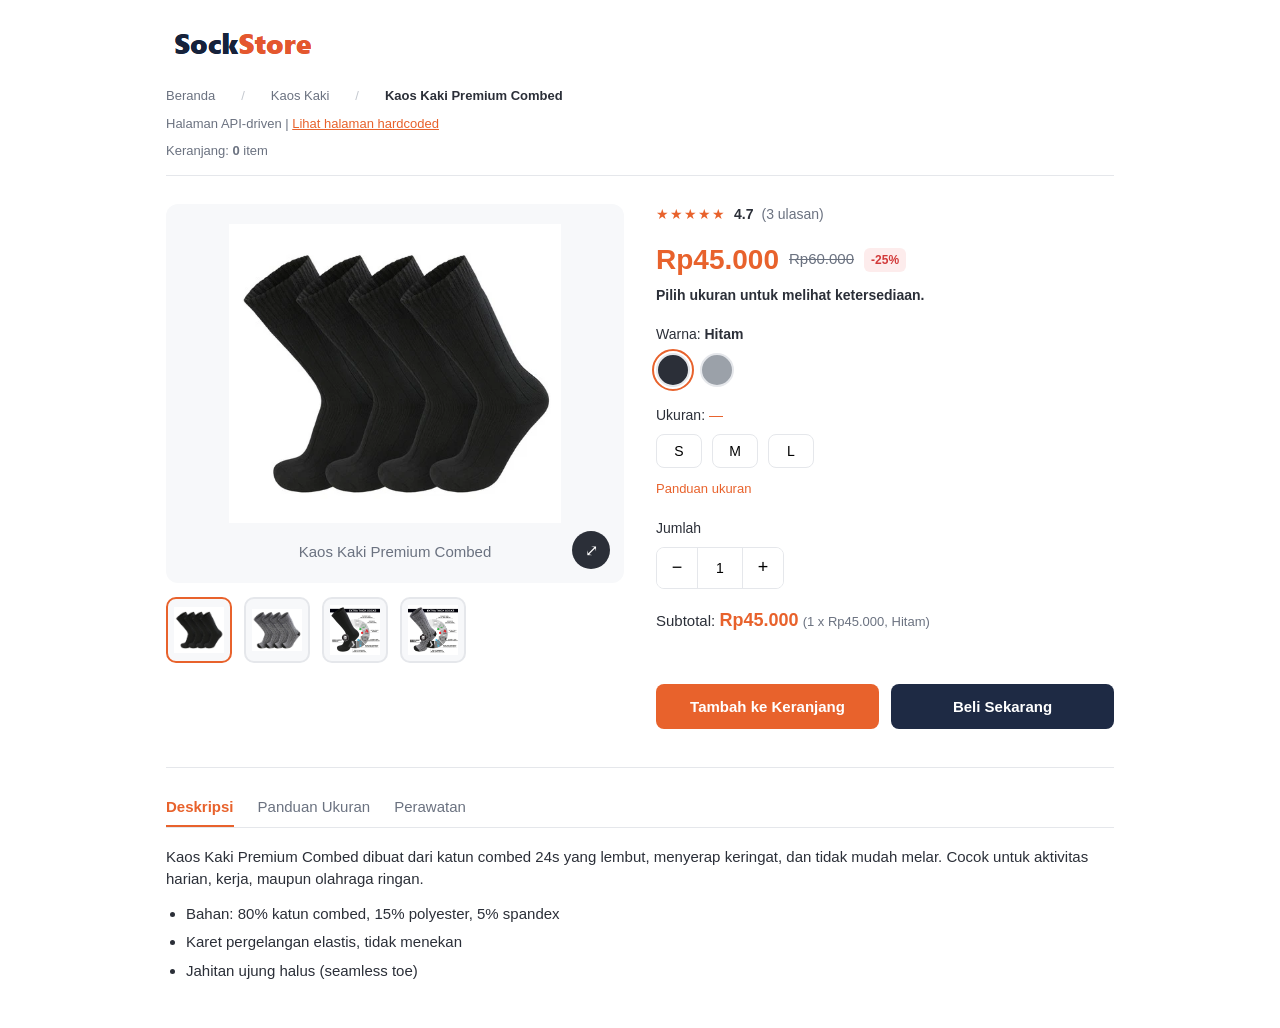
==== product-api.html @ ff384055 "Add files via upload" ====
<!doctype html>
<html lang="en">
  <head>
    <meta charset="UTF-8" />
    <meta name="viewport" content="width=device-width, initial-scale=1.0" />
    <title>SockStore - Product (API)</title>
    <link rel="icon" href="LogoSockStore.png" />
    <link rel="stylesheet" href="style.css" />
    <script src="script.js" defer></script>
    <script src="api.js" defer></script>
  </head>
  <body>
    <header class="header0">
      <div class="header1">
        <img src="LogoSockStore.png" alt="logo" />
        <nav class="Atas1">
          <a href="#">Beranda</a>
          <span class="sep">/</span>
          <a href="#">Kaos Kaki</a>
          <span class="sep">/</span>
          <span aria-current="page">Kaos Kaki Premium Combed</span>
        </nav>
        <p class="page-switch">Halaman API-driven | <a href="index.html">Lihat halaman hardcoded</a></p>
        <p class="cart-badge">Keranjang: <strong id="cartCount">0</strong> item</p>
      </div>
    </header>

    <main class="container">
      <p id="loading" class="status-box" role="status">Memuat data product...</p>
      <div id="error" class="status-box is-error" role="alert" hidden>
        <p id="errorText"></p>
        <button id="retryBtn" class="btn btn-buy" type="button">Coba lagi</button>
      </div>
      <p id="localNote" class="local-note" hidden>Mode lokal: data hardcoded dipakai karena halaman dibuka langsung dari file. Jalankan Server-aktifkan.bat untuk memuat dari API.</p>
      <div id="productContent" hidden>
      <section class="product-top">
        <div class="gallery">
          <figure class="gallery-main">
            <img
              id="mainImage"
              src="Kaos Kaki_Hitam.webp"
              alt="Kaos Kaki Premium Combed warna Hitam"
            />
            <figcaption class="gallery-caption">
              Kaos Kaki Premium Combed - Hitam
            </figcaption>
            <button class="zoom-btn" type="button" aria-label="Perbesar gambar">
              ⤢
            </button>
          </figure>

          <div class="ListGambars" role="list">
            <button
              class="ListGambar is-active"
              type="button"
              data-color="Hitam"
              data-full="Kaos Kaki_Hitam.webp"
              data-caption="Kaos Kaki Premium Combed - Hitam"
              aria-label="Lihat Kaos Kaki Hitam"
            >
              <img
                src="Kaos Kaki_Hitam.webp"
                alt="ListGambar Kaos Kaki Hitam"
              />
            </button>
            <button
              class="ListGambar"
              type="button"
              data-color="Abu-abu"
              data-full="Kaos Kaki_AbuAbu.webp"
              data-caption="Kaos Kaki Premium Combed - Abu-abu"
              aria-label="Lihat Kaos Kaki Abu-abu"
            >
              <img
                src="Kaos Kaki_AbuAbu.webp"
                alt="ListGambar Kaos Kaki Abu-abu"
              />
            </button>
            <button
              class="ListGambar"
              type="button"
              data-color="Hitam"
              data-full="Detail spec kaos kaki Hitam.webp"
              data-caption="Detail spesifikasi - Hitam"
              aria-label="Lihat detail spesifikasi Hitam"
            >
              <img
                src="Detail spec kaos kaki Hitam.webp"
                alt="ListGambar detail spesifikasi Hitam"
              />
            </button>
            <button
              class="ListGambar"
              type="button"
              data-color="Abu-abu"
              data-full="Detail spec kaos kaki AbuAbu.webp"
              data-caption="Detail spesifikasi - Abu-abu"
              aria-label="Lihat detail spesifikasi Abu-abu"
            >
              <img
                src="Detail spec kaos kaki AbuAbu.webp"
                alt="ListGambar detail spesifikasi Abu-abu"
              />
            </button>
          </div>
        </div>

        <div class="infoproduct">
          <div class="rating" aria-label="Rating 4.7 dari 5, 3 ulasan">
            <span class="stars" aria-hidden="true">★★★★★</span>
            <span class="ratinginvalue">4.7</span>
            <span class="ratingincount">(3 ulasan)</span>
          </div>

          <div class="price">
            <span class="pricenow">Rp45.000</span>
            <span class="priceold">Rp60.000</span>
            <span class="badgediscount">-25%</span>
          </div>

          <p class="KetersediaanUnit">
            Pilih ukuran untuk melihat ketersediaan.
          </p>

          <div class="variant">
            <p class="variant-label">Warna: <strong>Hitam</strong></p>
            <div class="color-options" role="group" aria-label="Pilihan warna">
              <button
                class="color-swatch is-selected"
                style="--c: #2b2f38"
                type="button"
                aria-label="Warna Hitam"
              ></button>
              <button
                class="color-swatch"
                style="--c: #9ba1a9"
                type="button"
                aria-label="Warna Abu-abu"
              ></button>
            </div>
          </div>

          <div class="variant">
            <p class="variant-label">Ukuran: <span class="muted">—</span></p>
            <div class="sizeoptions" role="group" aria-label="Pilihan ukuran">
              <button class="sizeoption" type="button">S</button>
              <button class="sizeoption" type="button">M</button>
              <button class="sizeoption" type="button">L</button>
            </div>
            <a href="#panduan" class="sizeguidelink">Panduan ukuran</a>
          </div>

          <div class="variant">
            <p class="variant-label">Jumlah</p>
            <div class="qty">
              <button class="qty-btn" type="button" aria-label="Kurangi jumlah">
                −
              </button>
              <input
                class="qty-input"
                type="text"
                value="1"
                inputmode="numeric"
                aria-label="Jumlah produk"
              />
              <button class="qty-btn" type="button" aria-label="Tambah jumlah">
                +
              </button>
            </div>
          </div>

          <p class="subtotal">
            Subtotal: <strong id="subtotal">Rp45.000</strong>
            <span id="subtotalDetail" class="muted-text"></span>
          </p>
          <p id="message" class="message" role="status" aria-live="polite"></p>

          <div class="actions">
            <button class="btn btn-cart" type="button">
              Tambah ke Keranjang
            </button>
            <button class="btn btn-buy" type="button">Beli Sekarang</button>
          </div>
        </div>
      </section>

      <section class="product-tabs" id="panduan">
        <div class="tab-bar" role="tablist">
          <button
            class="tab is-active"
            type="button"
            role="tab"
            aria-selected="true"
          >
            Deskripsi
          </button>
          <button class="tab" type="button" role="tab" aria-selected="false">
            Panduan Ukuran
          </button>
          <button class="tab" type="button" role="tab" aria-selected="false">
            Perawatan
          </button>
        </div>

        <div class="tab-content" role="tabpanel">
          <p id="description"></p>
          <ul id="features"></ul>
        </div>
      </section>
    </div>
    </main>
    <div class="lightbox" id="lightbox" role="dialog" aria-modal="true" aria-label="Pratinjau gambar" hidden>
      <div class="lightbox-backdrop" id="lightboxBackdrop"></div>
      <div class="lightbox-body">
        <button class="lightbox-close" id="lightboxClose" type="button" aria-label="Tutup">&times;</button>
        <img id="lightboxImage" src="" alt="" />
      </div>
    </div>
  </body>
</html>
---- style.css ----
* {
  margin: 0;
  padding: 0;
  box-sizing: border-box;
}

:root {
  --orange: #e8622c;
  --navy: #1e2a44;
  --ink: #2b2f38;
  --muted: #6b7280;
  --line: #e5e7eb;
  --bg-soft: #f7f8fa;
}

body {
  font-family: "Segoe UI", Arial, sans-serif;
  color: var(--ink);
  background: #fff;
  line-height: 1.5;
}

.container {
  max-width: 980px;
  margin: 0 auto;
  padding: 0 16px;
}

.header0 {
  max-width: 980px;
  margin: 0 auto;
  padding: 0 16px;
}

a {
  color: inherit;
  text-decoration: none;
}

.header1 {
  border-bottom: 1px solid var(--line);
  padding: 14px 0;
}

.Atas1 {
  display: flex;
  align-items: center;
  gap: 20px;
  flex-wrap: wrap;
}
.Atas1 {
  font-size: 13px;
  color: var(--muted);
}

.Atas1 a:hover {
  color: var(--ink);
}

.Atas1 .sep {
  margin: 0 6px;
  color: #c4c8cf;
}

.Atas1 [aria-current] {
  color: var(--ink);
  font-weight: 600;
}




.product-top {
  display: grid;
  grid-template-columns: 1fr 1fr;
  gap: 32px;
  padding: 28px 0;
}

.gallery-main {
  position: relative;
  background: var(--bg-soft);
  border-radius: 12px;
  padding: 20px;
  text-align: center;
}

.gallery-main img {
  max-width: 100%;
  height: 300px;
  object-fit: contain;
  cursor: zoom-in;
}

.gallery-caption {
  margin-top: 10px;
  color: var(--muted);
  font-size: 15px;
}



.zoom-btn {
  position: absolute;
  right: 14px;
  bottom: 14px;
  width: 38px;
  height: 38px;
  border: none;
  border-radius: 50%;
  background: var(--ink);
  color: #fff;
  font-size: 16px;
  cursor: pointer;
}




.ListGambars {
  display: flex;
  gap: 12px;
  margin-top: 14px;
}

.ListGambar {
  width: 66px;
  height: 66px;
  border: 2px solid var(--line);
  border-radius: 10px;
  background: var(--bg-soft);
  padding: 6px;
  cursor: pointer;
}

.ListGambar.is-active {
  border-color: var(--orange);
}

.ListGambar img {
  width: 100%;
  height: 100%;
  object-fit: contain;
}




.rating {
  display: flex;
  align-items: center;
  gap: 8px;
  font-size: 14px;
}

.stars {
  color: var(--orange);
  letter-spacing: 1px;
}

.ratinginvalue {
  font-weight: 700;
}

.ratingincount {
  color: var(--muted);
}

.price {
  display: flex;
  align-items: center;
  gap: 10px;
  margin: 14px 0 4px;
}

.pricenow {
  font-size: 28px;
  font-weight: 800;
  color: var(--orange);
}

.priceold {
  color: var(--muted);
  text-decoration: line-through;
  font-size: 15px;
}

.badgediscount {
  background: #fdecec;
  color: #d23a3a;
  font-size: 12px;
  font-weight: 700;
  padding: 3px 7px;
  border-radius: 6px;
}




.KetersediaanUnit {
  color: var(--ink);
  font-weight: 600;
  font-size: 14px;
  margin-bottom: 18px;
}

.variant {
  margin-bottom: 18px;
}

.variant-label {
  font-size: 14px;
  margin-bottom: 8px;
}

.variant-label .muted {
  color: var(--orange);
}

.color-options {
  display: flex;
  gap: 10px;
}

.color-swatch {
  width: 34px;
  height: 34px;
  border-radius: 50%;
  border: 2px solid var(--line);
  background: var(--c);
  cursor: pointer;
}

.color-swatch.is-selected {
  outline: 2px solid var(--orange);
  outline-offset: 2px;
}

.sizeoptions {
  display: flex;
  gap: 10px;
  margin-bottom: 8px;
}

.sizeoption {
  min-width: 46px;
  padding: 8px 0;
  border: 1px solid var(--line);
  border-radius: 8px;
  background: #fff;
  font-size: 14px;
  cursor: pointer;
}

.sizeoption:hover,
.sizeoption.is-selected {
  border-color: var(--orange);
  color: var(--orange);
}

.sizeguidelink {
  color: var(--orange);
  font-size: 13px;
}

.sizeguidelink:hover {
  text-decoration: underline;
}



.qty {
  display: inline-flex;
  align-items: center;
  border: 1px solid var(--line);
  border-radius: 8px;
  overflow: hidden;
}

.qty-btn {
  width: 40px;
  height: 40px;
  border: none;
  background: #fff;
  font-size: 18px;
  cursor: pointer;
}

.qty-input {
  width: 46px;
  height: 40px;
  text-align: center;
  border: none;
  border-left: 1px solid var(--line);
  border-right: 1px solid var(--line);
  font-size: 14px;
}



.actions {
  display: flex;
  gap: 12px;
  margin-top: 22px;
}

.btn {
  flex: 1;
  padding: 14px;
  border: none;
  border-radius: 8px;
  font-size: 15px;
  font-weight: 700;
  cursor: pointer;
}

.btn-cart {
  background: var(--orange);
  color: #fff;
}

.btn-cart:hover {
  background: #d4551f;
}

.btn-buy {
  background: var(--navy);
  color: #fff;
}

.btn-buy:hover {
  background: #16203a;
}




.product-tabs {
  border-top: 1px solid var(--line);
  padding-top: 20px;
  margin-top: 10px;
}

.tab-bar {
  display: flex;
  gap: 24px;
  border-bottom: 1px solid var(--line);
}

.tab {
  background: none;
  border: none;
  padding: 10px 0;
  font-size: 15px;
  color: var(--muted);
  cursor: pointer;
  border-bottom: 2px solid transparent;
}

.tab.is-active {
  color: var(--orange);
  font-weight: 700;
  border-bottom-color: var(--orange);
}

.tab-content {
  padding: 18px 0 40px;
  font-size: 15px;
}

.tab-content ul {
  margin-top: 12px;
  padding-left: 20px;
}

.tab-content li {
  margin-bottom: 6px;
}




@media (max-width: 760px) {
  .product-top {
    grid-template-columns: 1fr;
    gap: 24px;
  }

  .gallery-main img {
    height: 240px;
  }

  .actions {
    flex-direction: column;
  }

  .tab-bar {
    gap: 16px;
  }
}




.lightbox {
  position: fixed;
  inset: 0;
  z-index: 100;
  display: flex;
  align-items: center;
  justify-content: center;
}

.lightbox[hidden] {
  display: none;
}

.lightbox-backdrop {
  position: absolute;
  inset: 0;
  background: rgba(0, 0, 0, 0.75);
}

.lightbox-body {
  position: relative;
  z-index: 1;
  max-width: 90vw;
  max-height: 90vh;
  background: #fff;
  border-radius: 12px;
  padding: 20px;
}

.lightbox-body img {
  display: block;
  max-width: 100%;
  max-height: 80vh;
  object-fit: contain;
}

.lightbox-close {
  position: absolute;
  top: -14px;
  right: -14px;
  width: 36px;
  height: 36px;
  border: none;
  border-radius: 50%;
  background: var(--ink);
  color: #fff;
  font-size: 22px;
  line-height: 1;
  cursor: pointer;
}

.cart-badge {
  margin-top: 8px;
  font-size: 13px;
  color: var(--muted);
}

.subtotal {
  margin-top: 4px;
  font-size: 15px;
}

.subtotal strong {
  color: var(--orange);
  font-size: 18px;
}

.muted-text {
  color: var(--muted);
  font-size: 13px;
}

.message {
  min-height: 20px;
  margin-top: 8px;
  font-size: 14px;
}

.message.is-error {
  color: #d23a3a;
}

.message.is-success {
  color: #1d8a4a;
}

.status-box {
  margin: 40px 0;
  padding: 20px;
  text-align: center;
  border: 1px solid var(--line);
  border-radius: 10px;
  background: var(--bg-soft);
}

.status-box[hidden],
#productContent[hidden] {
  display: none;
}

.status-box.is-error {
  color: #d23a3a;
  background: #fdecec;
}

.status-box .btn {
  margin-top: 12px;
  flex: none;
  padding: 10px 20px;
}

/* Spotlight Zoom */
.gallery-main img {
  cursor: crosshair;
}

.zoom-lens {
  position: absolute;
  width: 150px;
  height: 150px;
  border-radius: 50%;
  border: 3px solid #fff;
  background-color: #fff;
  background-repeat: no-repeat;
  box-shadow:
    0 0 0 2px var(--orange),
    0 8px 24px rgba(0, 0, 0, 0.35);
  pointer-events: none;
  z-index: 2;
}

.zoom-lens[hidden] {
  display: none;
}

@media (hover: none) {
  .zoom-lens {
    display: none;
  }
}

.local-note {
  margin: 12px 0 0;
  padding: 8px 12px;
  font-size: 13px;
  color: var(--muted);
  background: var(--bg-soft);
  border-radius: 8px;
}

.local-note[hidden] {
  display: none;
}

.page-switch {
  margin-top: 8px;
  font-size: 13px;
  color: var(--muted);
}

.page-switch a {
  color: var(--orange);
  text-decoration: underline;
}
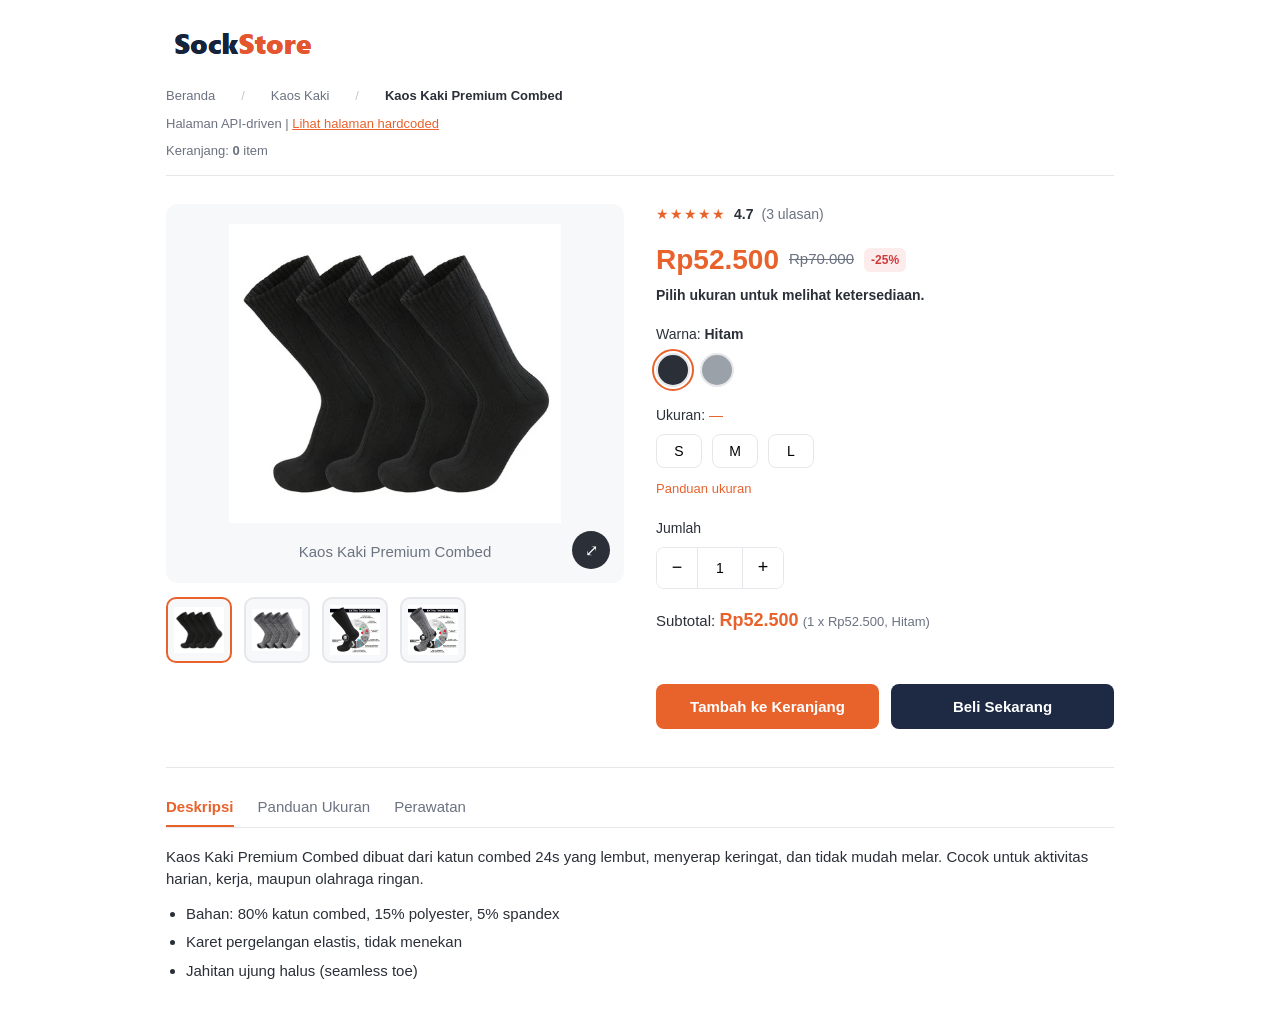
==== commit 5adf1292: "Tambah .gitattributes dan seragamkan akhir baris" ====
--- a/product-api.html
+++ b/product-api.html
@@ -1,30 +1,30 @@
-<!doctype html>
-<html lang="en">
-  <head>
-    <meta charset="UTF-8" />
-    <meta name="viewport" content="width=device-width, initial-scale=1.0" />
-    <title>SockStore - Product (API)</title>
+<!doctype html>
+<html lang="en">
+  <head>
+    <meta charset="UTF-8" />
+    <meta name="viewport" content="width=device-width, initial-scale=1.0" />
+    <title>SockStore - Product (API)</title>
     <link rel="icon" href="LogoSockStore.png" />
-    <link rel="stylesheet" href="style.css" />
+    <link rel="stylesheet" href="style.css" />
     <script src="script.js" defer></script>
-    <script src="api.js" defer></script>
-  </head>
-  <body>
-    <header class="header0">
-      <div class="header1">
-        <img src="LogoSockStore.png" alt="logo" />
-        <nav class="Atas1">
-          <a href="#">Beranda</a>
-          <span class="sep">/</span>
-          <a href="#">Kaos Kaki</a>
-          <span class="sep">/</span>
-          <span aria-current="page">Kaos Kaki Premium Combed</span>
-        </nav>
+    <script src="api.js" defer></script>
+  </head>
+  <body>
+    <header class="header0">
+      <div class="header1">
+        <img src="LogoSockStore.png" alt="logo" />
+        <nav class="Atas1">
+          <a href="#">Beranda</a>
+          <span class="sep">/</span>
+          <a href="#">Kaos Kaki</a>
+          <span class="sep">/</span>
+          <span aria-current="page">Kaos Kaki Premium Combed</span>
+        </nav>
         <p class="page-switch">Halaman API-driven | <a href="index.html">Lihat halaman hardcoded</a></p>
-        <p class="cart-badge">Keranjang: <strong id="cartCount">0</strong> item</p>
-      </div>
-    </header>
-
+        <p class="cart-badge">Keranjang: <strong id="cartCount">0</strong> item</p>
+      </div>
+    </header>
+
     <main class="container">
       <p id="loading" class="status-box" role="status">Memuat data product...</p>
       <div id="error" class="status-box is-error" role="alert" hidden>
@@ -32,183 +32,183 @@
         <button id="retryBtn" class="btn btn-buy" type="button">Coba lagi</button>
       </div>
       <p id="localNote" class="local-note" hidden>Mode lokal: data hardcoded dipakai karena halaman dibuka langsung dari file. Jalankan Server-aktifkan.bat untuk memuat dari API.</p>
-      <div id="productContent" hidden>
-      <section class="product-top">
-        <div class="gallery">
-          <figure class="gallery-main">
-            <img
-              id="mainImage"
-              src="Kaos Kaki_Hitam.webp"
-              alt="Kaos Kaki Premium Combed warna Hitam"
-            />
-            <figcaption class="gallery-caption">
-              Kaos Kaki Premium Combed - Hitam
-            </figcaption>
-            <button class="zoom-btn" type="button" aria-label="Perbesar gambar">
-              ⤢
-            </button>
-          </figure>
-
-          <div class="ListGambars" role="list">
-            <button
-              class="ListGambar is-active"
-              type="button"
+      <div id="productContent" hidden>
+      <section class="product-top">
+        <div class="gallery">
+          <figure class="gallery-main">
+            <img
+              id="mainImage"
+              src="Kaos Kaki_Hitam.webp"
+              alt="Kaos Kaki Premium Combed warna Hitam"
+            />
+            <figcaption class="gallery-caption">
+              Kaos Kaki Premium Combed - Hitam
+            </figcaption>
+            <button class="zoom-btn" type="button" aria-label="Perbesar gambar">
+              ⤢
+            </button>
+          </figure>
+
+          <div class="ListGambars" role="list">
+            <button
+              class="ListGambar is-active"
+              type="button"
               data-color="Hitam"
-              data-full="Kaos Kaki_Hitam.webp"
-              data-caption="Kaos Kaki Premium Combed - Hitam"
-              aria-label="Lihat Kaos Kaki Hitam"
-            >
-              <img
-                src="Kaos Kaki_Hitam.webp"
-                alt="ListGambar Kaos Kaki Hitam"
-              />
-            </button>
-            <button
-              class="ListGambar"
-              type="button"
+              data-full="Kaos Kaki_Hitam.webp"
+              data-caption="Kaos Kaki Premium Combed - Hitam"
+              aria-label="Lihat Kaos Kaki Hitam"
+            >
+              <img
+                src="Kaos Kaki_Hitam.webp"
+                alt="ListGambar Kaos Kaki Hitam"
+              />
+            </button>
+            <button
+              class="ListGambar"
+              type="button"
               data-color="Abu-abu"
-              data-full="Kaos Kaki_AbuAbu.webp"
-              data-caption="Kaos Kaki Premium Combed - Abu-abu"
-              aria-label="Lihat Kaos Kaki Abu-abu"
-            >
-              <img
-                src="Kaos Kaki_AbuAbu.webp"
-                alt="ListGambar Kaos Kaki Abu-abu"
-              />
-            </button>
-            <button
-              class="ListGambar"
-              type="button"
+              data-full="Kaos Kaki_AbuAbu.webp"
+              data-caption="Kaos Kaki Premium Combed - Abu-abu"
+              aria-label="Lihat Kaos Kaki Abu-abu"
+            >
+              <img
+                src="Kaos Kaki_AbuAbu.webp"
+                alt="ListGambar Kaos Kaki Abu-abu"
+              />
+            </button>
+            <button
+              class="ListGambar"
+              type="button"
               data-color="Hitam"
-              data-full="Detail spec kaos kaki Hitam.webp"
-              data-caption="Detail spesifikasi - Hitam"
-              aria-label="Lihat detail spesifikasi Hitam"
-            >
-              <img
-                src="Detail spec kaos kaki Hitam.webp"
-                alt="ListGambar detail spesifikasi Hitam"
-              />
-            </button>
-            <button
-              class="ListGambar"
-              type="button"
+              data-full="Detail spec kaos kaki Hitam.webp"
+              data-caption="Detail spesifikasi - Hitam"
+              aria-label="Lihat detail spesifikasi Hitam"
+            >
+              <img
+                src="Detail spec kaos kaki Hitam.webp"
+                alt="ListGambar detail spesifikasi Hitam"
+              />
+            </button>
+            <button
+              class="ListGambar"
+              type="button"
               data-color="Abu-abu"
-              data-full="Detail spec kaos kaki AbuAbu.webp"
-              data-caption="Detail spesifikasi - Abu-abu"
-              aria-label="Lihat detail spesifikasi Abu-abu"
-            >
-              <img
-                src="Detail spec kaos kaki AbuAbu.webp"
-                alt="ListGambar detail spesifikasi Abu-abu"
-              />
-            </button>
-          </div>
-        </div>
-
-        <div class="infoproduct">
-          <div class="rating" aria-label="Rating 4.7 dari 5, 3 ulasan">
-            <span class="stars" aria-hidden="true">★★★★★</span>
-            <span class="ratinginvalue">4.7</span>
-            <span class="ratingincount">(3 ulasan)</span>
-          </div>
-
-          <div class="price">
-            <span class="pricenow">Rp45.000</span>
-            <span class="priceold">Rp60.000</span>
-            <span class="badgediscount">-25%</span>
-          </div>
-
-          <p class="KetersediaanUnit">
-            Pilih ukuran untuk melihat ketersediaan.
-          </p>
-
-          <div class="variant">
-            <p class="variant-label">Warna: <strong>Hitam</strong></p>
-            <div class="color-options" role="group" aria-label="Pilihan warna">
-              <button
-                class="color-swatch is-selected"
-                style="--c: #2b2f38"
-                type="button"
-                aria-label="Warna Hitam"
-              ></button>
-              <button
-                class="color-swatch"
-                style="--c: #9ba1a9"
-                type="button"
-                aria-label="Warna Abu-abu"
-              ></button>
-            </div>
-          </div>
-
-          <div class="variant">
-            <p class="variant-label">Ukuran: <span class="muted">—</span></p>
-            <div class="sizeoptions" role="group" aria-label="Pilihan ukuran">
-              <button class="sizeoption" type="button">S</button>
-              <button class="sizeoption" type="button">M</button>
-              <button class="sizeoption" type="button">L</button>
-            </div>
-            <a href="#panduan" class="sizeguidelink">Panduan ukuran</a>
-          </div>
-
-          <div class="variant">
-            <p class="variant-label">Jumlah</p>
-            <div class="qty">
-              <button class="qty-btn" type="button" aria-label="Kurangi jumlah">
-                −
-              </button>
-              <input
-                class="qty-input"
-                type="text"
-                value="1"
-                inputmode="numeric"
-                aria-label="Jumlah produk"
-              />
-              <button class="qty-btn" type="button" aria-label="Tambah jumlah">
-                +
-              </button>
-            </div>
-          </div>
-
-          <p class="subtotal">
-            Subtotal: <strong id="subtotal">Rp45.000</strong>
-            <span id="subtotalDetail" class="muted-text"></span>
-          </p>
-          <p id="message" class="message" role="status" aria-live="polite"></p>
-
-          <div class="actions">
-            <button class="btn btn-cart" type="button">
-              Tambah ke Keranjang
-            </button>
-            <button class="btn btn-buy" type="button">Beli Sekarang</button>
-          </div>
-        </div>
-      </section>
-
-      <section class="product-tabs" id="panduan">
-        <div class="tab-bar" role="tablist">
-          <button
-            class="tab is-active"
-            type="button"
-            role="tab"
-            aria-selected="true"
-          >
-            Deskripsi
-          </button>
-          <button class="tab" type="button" role="tab" aria-selected="false">
-            Panduan Ukuran
-          </button>
-          <button class="tab" type="button" role="tab" aria-selected="false">
-            Perawatan
-          </button>
-        </div>
-
+              data-full="Detail spec kaos kaki AbuAbu.webp"
+              data-caption="Detail spesifikasi - Abu-abu"
+              aria-label="Lihat detail spesifikasi Abu-abu"
+            >
+              <img
+                src="Detail spec kaos kaki AbuAbu.webp"
+                alt="ListGambar detail spesifikasi Abu-abu"
+              />
+            </button>
+          </div>
+        </div>
+
+        <div class="infoproduct">
+          <div class="rating" aria-label="Rating 4.7 dari 5, 3 ulasan">
+            <span class="stars" aria-hidden="true">★★★★★</span>
+            <span class="ratinginvalue">4.7</span>
+            <span class="ratingincount">(3 ulasan)</span>
+          </div>
+
+          <div class="price">
+            <span class="pricenow">Rp45.000</span>
+            <span class="priceold">Rp60.000</span>
+            <span class="badgediscount">-25%</span>
+          </div>
+
+          <p class="KetersediaanUnit">
+            Pilih ukuran untuk melihat ketersediaan.
+          </p>
+
+          <div class="variant">
+            <p class="variant-label">Warna: <strong>Hitam</strong></p>
+            <div class="color-options" role="group" aria-label="Pilihan warna">
+              <button
+                class="color-swatch is-selected"
+                style="--c: #2b2f38"
+                type="button"
+                aria-label="Warna Hitam"
+              ></button>
+              <button
+                class="color-swatch"
+                style="--c: #9ba1a9"
+                type="button"
+                aria-label="Warna Abu-abu"
+              ></button>
+            </div>
+          </div>
+
+          <div class="variant">
+            <p class="variant-label">Ukuran: <span class="muted">—</span></p>
+            <div class="sizeoptions" role="group" aria-label="Pilihan ukuran">
+              <button class="sizeoption" type="button">S</button>
+              <button class="sizeoption" type="button">M</button>
+              <button class="sizeoption" type="button">L</button>
+            </div>
+            <a href="#panduan" class="sizeguidelink">Panduan ukuran</a>
+          </div>
+
+          <div class="variant">
+            <p class="variant-label">Jumlah</p>
+            <div class="qty">
+              <button class="qty-btn" type="button" aria-label="Kurangi jumlah">
+                −
+              </button>
+              <input
+                class="qty-input"
+                type="text"
+                value="1"
+                inputmode="numeric"
+                aria-label="Jumlah produk"
+              />
+              <button class="qty-btn" type="button" aria-label="Tambah jumlah">
+                +
+              </button>
+            </div>
+          </div>
+
+          <p class="subtotal">
+            Subtotal: <strong id="subtotal">Rp45.000</strong>
+            <span id="subtotalDetail" class="muted-text"></span>
+          </p>
+          <p id="message" class="message" role="status" aria-live="polite"></p>
+
+          <div class="actions">
+            <button class="btn btn-cart" type="button">
+              Tambah ke Keranjang
+            </button>
+            <button class="btn btn-buy" type="button">Beli Sekarang</button>
+          </div>
+        </div>
+      </section>
+
+      <section class="product-tabs" id="panduan">
+        <div class="tab-bar" role="tablist">
+          <button
+            class="tab is-active"
+            type="button"
+            role="tab"
+            aria-selected="true"
+          >
+            Deskripsi
+          </button>
+          <button class="tab" type="button" role="tab" aria-selected="false">
+            Panduan Ukuran
+          </button>
+          <button class="tab" type="button" role="tab" aria-selected="false">
+            Perawatan
+          </button>
+        </div>
+
         <div class="tab-content" role="tabpanel">
           <p id="description"></p>
-          <ul id="features"></ul>
-        </div>
-      </section>
+          <ul id="features"></ul>
+        </div>
+      </section>
     </div>
-    </main>
+    </main>
     <div class="lightbox" id="lightbox" role="dialog" aria-modal="true" aria-label="Pratinjau gambar" hidden>
       <div class="lightbox-backdrop" id="lightboxBackdrop"></div>
       <div class="lightbox-body">
@@ -216,10 +216,10 @@
         <img id="lightboxImage" src="" alt="" />
       </div>
     </div>
-  </body>
-</html>
-
-
-
-
-
+  </body>
+</html>
+
+
+
+
+
--- a/style.css
+++ b/style.css
@@ -1,547 +1,547 @@
-* {
-  margin: 0;
-  padding: 0;
-  box-sizing: border-box;
-}
-
-:root {
-  --orange: #e8622c;
-  --navy: #1e2a44;
-  --ink: #2b2f38;
-  --muted: #6b7280;
-  --line: #e5e7eb;
-  --bg-soft: #f7f8fa;
-}
-
-body {
-  font-family: "Segoe UI", Arial, sans-serif;
-  color: var(--ink);
-  background: #fff;
-  line-height: 1.5;
-}
-
-.container {
-  max-width: 980px;
-  margin: 0 auto;
-  padding: 0 16px;
-}
-
-.header0 {
-  max-width: 980px;
-  margin: 0 auto;
-  padding: 0 16px;
-}
-
-a {
-  color: inherit;
-  text-decoration: none;
-}
-
-.header1 {
-  border-bottom: 1px solid var(--line);
-  padding: 14px 0;
-}
-
-.Atas1 {
-  display: flex;
-  align-items: center;
-  gap: 20px;
-  flex-wrap: wrap;
-}
-.Atas1 {
-  font-size: 13px;
-  color: var(--muted);
-}
-
-.Atas1 a:hover {
-  color: var(--ink);
-}
-
-.Atas1 .sep {
-  margin: 0 6px;
-  color: #c4c8cf;
-}
-
-.Atas1 [aria-current] {
-  color: var(--ink);
-  font-weight: 600;
-}
-
-
-
-
-.product-top {
-  display: grid;
-  grid-template-columns: 1fr 1fr;
-  gap: 32px;
-  padding: 28px 0;
-}
-
-.gallery-main {
-  position: relative;
-  background: var(--bg-soft);
-  border-radius: 12px;
-  padding: 20px;
-  text-align: center;
-}
-
-.gallery-main img {
-  max-width: 100%;
-  height: 300px;
-  object-fit: contain;
-  cursor: zoom-in;
-}
-
-.gallery-caption {
-  margin-top: 10px;
-  color: var(--muted);
-  font-size: 15px;
-}
-
-
-
-.zoom-btn {
-  position: absolute;
-  right: 14px;
-  bottom: 14px;
-  width: 38px;
-  height: 38px;
-  border: none;
-  border-radius: 50%;
-  background: var(--ink);
-  color: #fff;
-  font-size: 16px;
-  cursor: pointer;
-}
-
-
-
-
-.ListGambars {
-  display: flex;
-  gap: 12px;
-  margin-top: 14px;
-}
-
-.ListGambar {
-  width: 66px;
-  height: 66px;
-  border: 2px solid var(--line);
-  border-radius: 10px;
-  background: var(--bg-soft);
-  padding: 6px;
-  cursor: pointer;
-}
-
-.ListGambar.is-active {
-  border-color: var(--orange);
-}
-
-.ListGambar img {
-  width: 100%;
-  height: 100%;
-  object-fit: contain;
-}
-
-
-
-
-.rating {
-  display: flex;
-  align-items: center;
-  gap: 8px;
-  font-size: 14px;
-}
-
-.stars {
-  color: var(--orange);
-  letter-spacing: 1px;
-}
-
-.ratinginvalue {
-  font-weight: 700;
-}
-
-.ratingincount {
-  color: var(--muted);
-}
-
-.price {
-  display: flex;
-  align-items: center;
-  gap: 10px;
-  margin: 14px 0 4px;
-}
-
-.pricenow {
-  font-size: 28px;
-  font-weight: 800;
-  color: var(--orange);
-}
-
-.priceold {
-  color: var(--muted);
-  text-decoration: line-through;
-  font-size: 15px;
-}
-
-.badgediscount {
-  background: #fdecec;
-  color: #d23a3a;
-  font-size: 12px;
-  font-weight: 700;
-  padding: 3px 7px;
-  border-radius: 6px;
-}
-
-
-
-
-.KetersediaanUnit {
-  color: var(--ink);
-  font-weight: 600;
-  font-size: 14px;
-  margin-bottom: 18px;
-}
-
-.variant {
-  margin-bottom: 18px;
-}
-
-.variant-label {
-  font-size: 14px;
-  margin-bottom: 8px;
-}
-
-.variant-label .muted {
-  color: var(--orange);
-}
-
-.color-options {
-  display: flex;
-  gap: 10px;
-}
-
-.color-swatch {
-  width: 34px;
-  height: 34px;
-  border-radius: 50%;
-  border: 2px solid var(--line);
-  background: var(--c);
-  cursor: pointer;
-}
-
-.color-swatch.is-selected {
-  outline: 2px solid var(--orange);
-  outline-offset: 2px;
-}
-
-.sizeoptions {
-  display: flex;
-  gap: 10px;
-  margin-bottom: 8px;
-}
-
-.sizeoption {
-  min-width: 46px;
-  padding: 8px 0;
-  border: 1px solid var(--line);
-  border-radius: 8px;
-  background: #fff;
-  font-size: 14px;
-  cursor: pointer;
-}
-
-.sizeoption:hover,
-.sizeoption.is-selected {
-  border-color: var(--orange);
-  color: var(--orange);
-}
-
-.sizeguidelink {
-  color: var(--orange);
-  font-size: 13px;
-}
-
-.sizeguidelink:hover {
-  text-decoration: underline;
-}
-
-
-
-.qty {
-  display: inline-flex;
-  align-items: center;
-  border: 1px solid var(--line);
-  border-radius: 8px;
-  overflow: hidden;
-}
-
-.qty-btn {
-  width: 40px;
-  height: 40px;
-  border: none;
-  background: #fff;
-  font-size: 18px;
-  cursor: pointer;
-}
-
-.qty-input {
-  width: 46px;
-  height: 40px;
-  text-align: center;
-  border: none;
-  border-left: 1px solid var(--line);
-  border-right: 1px solid var(--line);
-  font-size: 14px;
-}
-
-
-
-.actions {
-  display: flex;
-  gap: 12px;
-  margin-top: 22px;
-}
-
-.btn {
-  flex: 1;
-  padding: 14px;
-  border: none;
-  border-radius: 8px;
-  font-size: 15px;
-  font-weight: 700;
-  cursor: pointer;
-}
-
-.btn-cart {
-  background: var(--orange);
-  color: #fff;
-}
-
-.btn-cart:hover {
-  background: #d4551f;
-}
-
-.btn-buy {
-  background: var(--navy);
-  color: #fff;
-}
-
-.btn-buy:hover {
-  background: #16203a;
-}
-
-
-
-
-.product-tabs {
-  border-top: 1px solid var(--line);
-  padding-top: 20px;
-  margin-top: 10px;
-}
-
-.tab-bar {
-  display: flex;
-  gap: 24px;
-  border-bottom: 1px solid var(--line);
-}
-
-.tab {
-  background: none;
-  border: none;
-  padding: 10px 0;
-  font-size: 15px;
-  color: var(--muted);
-  cursor: pointer;
-  border-bottom: 2px solid transparent;
-}
-
-.tab.is-active {
-  color: var(--orange);
-  font-weight: 700;
-  border-bottom-color: var(--orange);
-}
-
-.tab-content {
-  padding: 18px 0 40px;
-  font-size: 15px;
-}
-
-.tab-content ul {
-  margin-top: 12px;
-  padding-left: 20px;
-}
-
-.tab-content li {
-  margin-bottom: 6px;
-}
-
-
-
-
-@media (max-width: 760px) {
-  .product-top {
-    grid-template-columns: 1fr;
-    gap: 24px;
-  }
-
-  .gallery-main img {
-    height: 240px;
-  }
-
-  .actions {
-    flex-direction: column;
-  }
-
-  .tab-bar {
-    gap: 16px;
-  }
-}
-
-
-
-
-.lightbox {
-  position: fixed;
-  inset: 0;
-  z-index: 100;
-  display: flex;
-  align-items: center;
-  justify-content: center;
-}
-
-.lightbox[hidden] {
-  display: none;
-}
-
-.lightbox-backdrop {
-  position: absolute;
-  inset: 0;
-  background: rgba(0, 0, 0, 0.75);
-}
-
-.lightbox-body {
-  position: relative;
-  z-index: 1;
-  max-width: 90vw;
-  max-height: 90vh;
-  background: #fff;
-  border-radius: 12px;
-  padding: 20px;
-}
-
-.lightbox-body img {
-  display: block;
-  max-width: 100%;
-  max-height: 80vh;
-  object-fit: contain;
-}
-
-.lightbox-close {
-  position: absolute;
-  top: -14px;
-  right: -14px;
-  width: 36px;
-  height: 36px;
-  border: none;
-  border-radius: 50%;
-  background: var(--ink);
-  color: #fff;
-  font-size: 22px;
-  line-height: 1;
-  cursor: pointer;
-}
-
-.cart-badge {
-  margin-top: 8px;
-  font-size: 13px;
-  color: var(--muted);
-}
-
-.subtotal {
-  margin-top: 4px;
-  font-size: 15px;
-}
-
-.subtotal strong {
-  color: var(--orange);
-  font-size: 18px;
-}
-
-.muted-text {
-  color: var(--muted);
-  font-size: 13px;
-}
-
-.message {
-  min-height: 20px;
-  margin-top: 8px;
-  font-size: 14px;
-}
-
-.message.is-error {
-  color: #d23a3a;
-}
-
-.message.is-success {
-  color: #1d8a4a;
-}
-
-.status-box {
-  margin: 40px 0;
-  padding: 20px;
-  text-align: center;
-  border: 1px solid var(--line);
-  border-radius: 10px;
-  background: var(--bg-soft);
-}
-
-.status-box[hidden],
-#productContent[hidden] {
-  display: none;
-}
-
-.status-box.is-error {
-  color: #d23a3a;
-  background: #fdecec;
-}
-
-.status-box .btn {
-  margin-top: 12px;
-  flex: none;
-  padding: 10px 20px;
-}
-
-/* Spotlight Zoom */
-.gallery-main img {
-  cursor: crosshair;
-}
-
-.zoom-lens {
-  position: absolute;
-  width: 150px;
-  height: 150px;
-  border-radius: 50%;
-  border: 3px solid #fff;
-  background-color: #fff;
-  background-repeat: no-repeat;
-  box-shadow:
-    0 0 0 2px var(--orange),
-    0 8px 24px rgba(0, 0, 0, 0.35);
-  pointer-events: none;
-  z-index: 2;
-}
-
-.zoom-lens[hidden] {
-  display: none;
-}
-
-@media (hover: none) {
-  .zoom-lens {
-    display: none;
-  }
-}
+* {
+  margin: 0;
+  padding: 0;
+  box-sizing: border-box;
+}
+
+:root {
+  --orange: #e8622c;
+  --navy: #1e2a44;
+  --ink: #2b2f38;
+  --muted: #6b7280;
+  --line: #e5e7eb;
+  --bg-soft: #f7f8fa;
+}
+
+body {
+  font-family: "Segoe UI", Arial, sans-serif;
+  color: var(--ink);
+  background: #fff;
+  line-height: 1.5;
+}
+
+.container {
+  max-width: 980px;
+  margin: 0 auto;
+  padding: 0 16px;
+}
+
+.header0 {
+  max-width: 980px;
+  margin: 0 auto;
+  padding: 0 16px;
+}
+
+a {
+  color: inherit;
+  text-decoration: none;
+}
+
+.header1 {
+  border-bottom: 1px solid var(--line);
+  padding: 14px 0;
+}
+
+.Atas1 {
+  display: flex;
+  align-items: center;
+  gap: 20px;
+  flex-wrap: wrap;
+}
+.Atas1 {
+  font-size: 13px;
+  color: var(--muted);
+}
+
+.Atas1 a:hover {
+  color: var(--ink);
+}
+
+.Atas1 .sep {
+  margin: 0 6px;
+  color: #c4c8cf;
+}
+
+.Atas1 [aria-current] {
+  color: var(--ink);
+  font-weight: 600;
+}
+
+
+
+
+.product-top {
+  display: grid;
+  grid-template-columns: 1fr 1fr;
+  gap: 32px;
+  padding: 28px 0;
+}
+
+.gallery-main {
+  position: relative;
+  background: var(--bg-soft);
+  border-radius: 12px;
+  padding: 20px;
+  text-align: center;
+}
+
+.gallery-main img {
+  max-width: 100%;
+  height: 300px;
+  object-fit: contain;
+  cursor: zoom-in;
+}
+
+.gallery-caption {
+  margin-top: 10px;
+  color: var(--muted);
+  font-size: 15px;
+}
+
+
+
+.zoom-btn {
+  position: absolute;
+  right: 14px;
+  bottom: 14px;
+  width: 38px;
+  height: 38px;
+  border: none;
+  border-radius: 50%;
+  background: var(--ink);
+  color: #fff;
+  font-size: 16px;
+  cursor: pointer;
+}
+
+
+
+
+.ListGambars {
+  display: flex;
+  gap: 12px;
+  margin-top: 14px;
+}
+
+.ListGambar {
+  width: 66px;
+  height: 66px;
+  border: 2px solid var(--line);
+  border-radius: 10px;
+  background: var(--bg-soft);
+  padding: 6px;
+  cursor: pointer;
+}
+
+.ListGambar.is-active {
+  border-color: var(--orange);
+}
+
+.ListGambar img {
+  width: 100%;
+  height: 100%;
+  object-fit: contain;
+}
+
+
+
+
+.rating {
+  display: flex;
+  align-items: center;
+  gap: 8px;
+  font-size: 14px;
+}
+
+.stars {
+  color: var(--orange);
+  letter-spacing: 1px;
+}
+
+.ratinginvalue {
+  font-weight: 700;
+}
+
+.ratingincount {
+  color: var(--muted);
+}
+
+.price {
+  display: flex;
+  align-items: center;
+  gap: 10px;
+  margin: 14px 0 4px;
+}
+
+.pricenow {
+  font-size: 28px;
+  font-weight: 800;
+  color: var(--orange);
+}
+
+.priceold {
+  color: var(--muted);
+  text-decoration: line-through;
+  font-size: 15px;
+}
+
+.badgediscount {
+  background: #fdecec;
+  color: #d23a3a;
+  font-size: 12px;
+  font-weight: 700;
+  padding: 3px 7px;
+  border-radius: 6px;
+}
+
+
+
+
+.KetersediaanUnit {
+  color: var(--ink);
+  font-weight: 600;
+  font-size: 14px;
+  margin-bottom: 18px;
+}
+
+.variant {
+  margin-bottom: 18px;
+}
+
+.variant-label {
+  font-size: 14px;
+  margin-bottom: 8px;
+}
+
+.variant-label .muted {
+  color: var(--orange);
+}
+
+.color-options {
+  display: flex;
+  gap: 10px;
+}
+
+.color-swatch {
+  width: 34px;
+  height: 34px;
+  border-radius: 50%;
+  border: 2px solid var(--line);
+  background: var(--c);
+  cursor: pointer;
+}
+
+.color-swatch.is-selected {
+  outline: 2px solid var(--orange);
+  outline-offset: 2px;
+}
+
+.sizeoptions {
+  display: flex;
+  gap: 10px;
+  margin-bottom: 8px;
+}
+
+.sizeoption {
+  min-width: 46px;
+  padding: 8px 0;
+  border: 1px solid var(--line);
+  border-radius: 8px;
+  background: #fff;
+  font-size: 14px;
+  cursor: pointer;
+}
+
+.sizeoption:hover,
+.sizeoption.is-selected {
+  border-color: var(--orange);
+  color: var(--orange);
+}
+
+.sizeguidelink {
+  color: var(--orange);
+  font-size: 13px;
+}
+
+.sizeguidelink:hover {
+  text-decoration: underline;
+}
+
+
+
+.qty {
+  display: inline-flex;
+  align-items: center;
+  border: 1px solid var(--line);
+  border-radius: 8px;
+  overflow: hidden;
+}
+
+.qty-btn {
+  width: 40px;
+  height: 40px;
+  border: none;
+  background: #fff;
+  font-size: 18px;
+  cursor: pointer;
+}
+
+.qty-input {
+  width: 46px;
+  height: 40px;
+  text-align: center;
+  border: none;
+  border-left: 1px solid var(--line);
+  border-right: 1px solid var(--line);
+  font-size: 14px;
+}
+
+
+
+.actions {
+  display: flex;
+  gap: 12px;
+  margin-top: 22px;
+}
+
+.btn {
+  flex: 1;
+  padding: 14px;
+  border: none;
+  border-radius: 8px;
+  font-size: 15px;
+  font-weight: 700;
+  cursor: pointer;
+}
+
+.btn-cart {
+  background: var(--orange);
+  color: #fff;
+}
+
+.btn-cart:hover {
+  background: #d4551f;
+}
+
+.btn-buy {
+  background: var(--navy);
+  color: #fff;
+}
+
+.btn-buy:hover {
+  background: #16203a;
+}
+
+
+
+
+.product-tabs {
+  border-top: 1px solid var(--line);
+  padding-top: 20px;
+  margin-top: 10px;
+}
+
+.tab-bar {
+  display: flex;
+  gap: 24px;
+  border-bottom: 1px solid var(--line);
+}
+
+.tab {
+  background: none;
+  border: none;
+  padding: 10px 0;
+  font-size: 15px;
+  color: var(--muted);
+  cursor: pointer;
+  border-bottom: 2px solid transparent;
+}
+
+.tab.is-active {
+  color: var(--orange);
+  font-weight: 700;
+  border-bottom-color: var(--orange);
+}
+
+.tab-content {
+  padding: 18px 0 40px;
+  font-size: 15px;
+}
+
+.tab-content ul {
+  margin-top: 12px;
+  padding-left: 20px;
+}
+
+.tab-content li {
+  margin-bottom: 6px;
+}
+
+
+
+
+@media (max-width: 760px) {
+  .product-top {
+    grid-template-columns: 1fr;
+    gap: 24px;
+  }
+
+  .gallery-main img {
+    height: 240px;
+  }
+
+  .actions {
+    flex-direction: column;
+  }
+
+  .tab-bar {
+    gap: 16px;
+  }
+}
+
+
+
+
+.lightbox {
+  position: fixed;
+  inset: 0;
+  z-index: 100;
+  display: flex;
+  align-items: center;
+  justify-content: center;
+}
+
+.lightbox[hidden] {
+  display: none;
+}
+
+.lightbox-backdrop {
+  position: absolute;
+  inset: 0;
+  background: rgba(0, 0, 0, 0.75);
+}
+
+.lightbox-body {
+  position: relative;
+  z-index: 1;
+  max-width: 90vw;
+  max-height: 90vh;
+  background: #fff;
+  border-radius: 12px;
+  padding: 20px;
+}
+
+.lightbox-body img {
+  display: block;
+  max-width: 100%;
+  max-height: 80vh;
+  object-fit: contain;
+}
+
+.lightbox-close {
+  position: absolute;
+  top: -14px;
+  right: -14px;
+  width: 36px;
+  height: 36px;
+  border: none;
+  border-radius: 50%;
+  background: var(--ink);
+  color: #fff;
+  font-size: 22px;
+  line-height: 1;
+  cursor: pointer;
+}
+
+.cart-badge {
+  margin-top: 8px;
+  font-size: 13px;
+  color: var(--muted);
+}
+
+.subtotal {
+  margin-top: 4px;
+  font-size: 15px;
+}
+
+.subtotal strong {
+  color: var(--orange);
+  font-size: 18px;
+}
+
+.muted-text {
+  color: var(--muted);
+  font-size: 13px;
+}
+
+.message {
+  min-height: 20px;
+  margin-top: 8px;
+  font-size: 14px;
+}
+
+.message.is-error {
+  color: #d23a3a;
+}
+
+.message.is-success {
+  color: #1d8a4a;
+}
+
+.status-box {
+  margin: 40px 0;
+  padding: 20px;
+  text-align: center;
+  border: 1px solid var(--line);
+  border-radius: 10px;
+  background: var(--bg-soft);
+}
+
+.status-box[hidden],
+#productContent[hidden] {
+  display: none;
+}
+
+.status-box.is-error {
+  color: #d23a3a;
+  background: #fdecec;
+}
+
+.status-box .btn {
+  margin-top: 12px;
+  flex: none;
+  padding: 10px 20px;
+}
+
+/* Spotlight Zoom */
+.gallery-main img {
+  cursor: crosshair;
+}
+
+.zoom-lens {
+  position: absolute;
+  width: 150px;
+  height: 150px;
+  border-radius: 50%;
+  border: 3px solid #fff;
+  background-color: #fff;
+  background-repeat: no-repeat;
+  box-shadow:
+    0 0 0 2px var(--orange),
+    0 8px 24px rgba(0, 0, 0, 0.35);
+  pointer-events: none;
+  z-index: 2;
+}
+
+.zoom-lens[hidden] {
+  display: none;
+}
+
+@media (hover: none) {
+  .zoom-lens {
+    display: none;
+  }
+}
 
 .local-note {
   margin: 12px 0 0;
@@ -565,4 +565,4 @@
 .page-switch a {
   color: var(--orange);
   text-decoration: underline;
-}
+}
